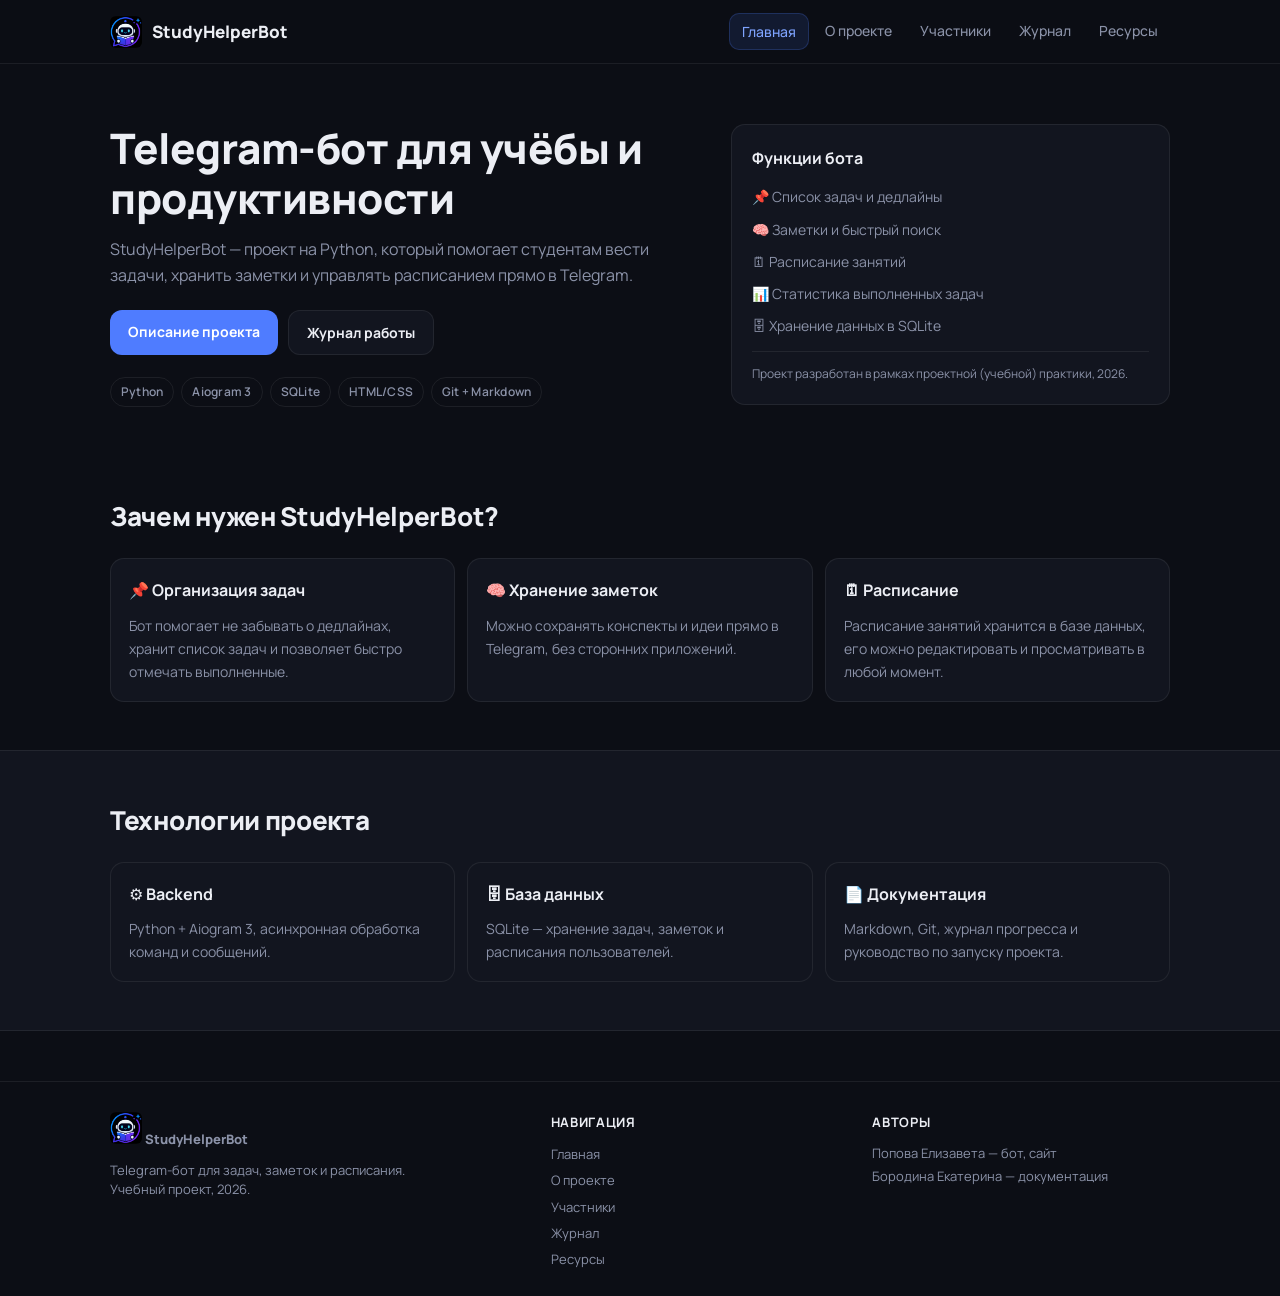
==== index.html @ 1fcb8bb0 "github pages" ====
<!DOCTYPE html>
<html lang="ru">
<head>
  <meta charset="UTF-8" />
  <meta name="viewport" content="width=device-width, initial-scale=1.0"/>
  <title>StudyHelperBot — Главная</title>
  <link rel="stylesheet" href="css/style.css"/>
  <link rel="icon" type="image/png" href="images/logo_sq.png"/>
</head>
<body>

<header class="header">
  <div class="container nav">
    <a class="logo" href="index.html">
      <img src="images/logo_sq.png" alt="StudyHelperBot logo">
      <span>StudyHelperBot</span>
    </a>
    <nav class="menu">
      <a class="active" href="index.html">Главная</a>
      <a href="about.html">О проекте</a>
      <a href="team.html">Участники</a>
      <a href="journal.html">Журнал</a>
      <a href="resources.html">Ресурсы</a>
    </nav>
  </div>
</header>

<section class="hero">
  <div class="container hero-grid">
    <div class="hero-text">
      <h1>Telegram-бот для учёбы и продуктивности</h1>
      <p class="subtitle">
        StudyHelperBot — проект на Python, который помогает студентам вести задачи, хранить заметки
        и управлять расписанием прямо в Telegram.
      </p>
      <div class="hero-buttons">
        <a class="btn primary" href="about.html">Описание проекта</a>
        <a class="btn secondary" href="journal.html">Журнал работы</a>
      </div>
      <div class="hero-badges">
        <span class="badge">Python</span>
        <span class="badge">Aiogram 3</span>
        <span class="badge">SQLite</span>
        <span class="badge">HTML/CSS</span>
        <span class="badge">Git + Markdown</span>
      </div>
    </div>

    <div class="hero-card">
      <h3>Функции бота</h3>
      <ul>
        <li>📌 Список задач и дедлайны</li>
        <li>🧠 Заметки и быстрый поиск</li>
        <li>🗓 Расписание занятий</li>
        <li>📊 Статистика выполненных задач</li>
        <li>🗄 Хранение данных в SQLite</li>
      </ul>
      <p class="small-note">Проект разработан в рамках проектной (учебной) практики, 2026.</p>
    </div>
  </div>
</section>

<section class="section">
  <div class="container">
    <h2>Зачем нужен StudyHelperBot?</h2>
    <div class="cards">
      <div class="card">
        <h3>📌 Организация задач</h3>
        <p>Бот помогает не забывать о дедлайнах, хранит список задач и позволяет быстро отмечать выполненные.</p>
      </div>
      <div class="card">
        <h3>🧠 Хранение заметок</h3>
        <p>Можно сохранять конспекты и идеи прямо в Telegram, без сторонних приложений.</p>
      </div>
      <div class="card">
        <h3>🗓 Расписание</h3>
        <p>Расписание занятий хранится в базе данных, его можно редактировать и просматривать в любой момент.</p>
      </div>
    </div>
  </div>
</section>

<section class="section section-alt">
  <div class="container">
    <h2>Технологии проекта</h2>
    <div class="cards">
      <div class="card">
        <h3>⚙️ Backend</h3>
        <p>Python + Aiogram 3, асинхронная обработка команд и сообщений.</p>
      </div>
      <div class="card">
        <h3>🗄 База данных</h3>
        <p>SQLite — хранение задач, заметок и расписания пользователей.</p>
      </div>
      <div class="card">
        <h3>📄 Документация</h3>
        <p>Markdown, Git, журнал прогресса и руководство по запуску проекта.</p>
      </div>
    </div>
  </div>
</section>

<footer class="footer">
  <div class="container footer-grid">
    <div>
      <a class="logo" href="index.html">
        <img src="images/logo_sq.png" alt="logo">
        <span>StudyHelperBot</span>
      </a>
      <p style="margin-top:10px;">Telegram-бот для задач, заметок и расписания.<br>Учебный проект, 2026.</p>
    </div>
    <div>
      <h4>Навигация</h4>
      <a href="index.html">Главная</a>
      <a href="about.html">О проекте</a>
      <a href="team.html">Участники</a>
      <a href="journal.html">Журнал</a>
      <a href="resources.html">Ресурсы</a>
    </div>
    <div>
      <h4>Авторы</h4>
      <p>Попова Елизавета — бот, сайт</p>
      <p>Бородина Екатерина — документация</p>
    </div>
  </div>
</footer>

</body>
</html>
---- css/style.css ----
@import url('https://fonts.googleapis.com/css2?family=Manrope:wght@400;500;600;700;800&family=JetBrains+Mono:wght@400;500&display=swap');

:root {
  --bg: #0c0e15;
  --bg2: #12151f;
  --bg3: #181c28;
  --text: #eceef4;
  --muted: #8b92a8;
  --accent: #4f7cff;
  --accent2: #7c5cfc;
  --border: rgba(255, 255, 255, 0.07);
  --border2: rgba(79, 124, 255, 0.2);
  --radius: 14px;
  --radius-sm: 8px;
}

* {
  margin: 0;
  padding: 0;
  box-sizing: border-box;
}

body {
  background: var(--bg);
  color: var(--text);
  line-height: 1.65;
  font-family: 'Manrope', system-ui, sans-serif;
  font-size: 15px;
}

.container {
  width: min(1060px, 92%);
  margin: 0 auto;
}

/* ── HEADER ─────────────────────────────── */
.header {
  position: sticky;
  top: 0;
  z-index: 100;
  border-bottom: 1px solid var(--border);
  background: rgba(12, 14, 21, 0.88);
  backdrop-filter: blur(12px);
}

.nav {
  display: flex;
  justify-content: space-between;
  align-items: center;
  padding: 13px 0;
}

.logo {
  display: flex;
  align-items: center;
  gap: 10px;
  font-weight: 800;
  font-size: 17px;
  text-decoration: none;
  color: var(--text);
}

.logo img {
  width: 32px;
  height: 32px;
  object-fit: contain;
  flex-shrink: 0;
  border-radius: 6px;
}

.logo-icon {
  font-size: 22px;
}

.menu {
  display: flex;
  gap: 4px;
  flex-wrap: wrap;
}

.menu a {
  text-decoration: none;
  color: var(--muted);
  font-size: 14px;
  font-weight: 500;
  padding: 6px 12px;
  border-radius: 10px;
  transition: 0.15s;
}

.menu a:hover {
  background: rgba(255, 255, 255, 0.05);
  color: var(--text);
}

.menu a.active {
  background: rgba(79, 124, 255, 0.12);
  border: 1px solid rgba(79, 124, 255, 0.22);
  color: #7fa4ff;
}

/* ── HERO ────────────────────────────────── */
.hero {
  padding: 60px 0 40px;
}

.hero-grid {
  display: grid;
  grid-template-columns: 1.15fr 0.85fr;
  gap: 28px;
  align-items: start;
}

.hero-text h1 {
  font-size: 42px;
  font-weight: 800;
  line-height: 1.18;
  margin-bottom: 14px;
  letter-spacing: -0.5px;
}

.subtitle {
  font-size: 16px;
  color: var(--muted);
  margin-bottom: 22px;
  line-height: 1.6;
}

.hero-buttons {
  display: flex;
  gap: 10px;
  flex-wrap: wrap;
  margin-bottom: 22px;
}

.btn {
  display: inline-block;
  text-decoration: none;
  padding: 10px 18px;
  border-radius: 12px;
  font-weight: 700;
  font-size: 14px;
  transition: 0.15s;
}

.btn.primary {
  background: var(--accent);
  color: #fff;
}

.btn.primary:hover {
  background: #6590ff;
}

.btn.secondary {
  border: 1px solid var(--border);
  color: var(--text);
  background: var(--bg2);
}

.btn.secondary:hover {
  border-color: rgba(255,255,255,0.15);
  background: var(--bg3);
}

.hero-badges {
  display: flex;
  flex-wrap: wrap;
  gap: 7px;
}

.badge {
  font-size: 12px;
  font-weight: 600;
  color: var(--muted);
  border: 1px solid var(--border);
  padding: 4px 10px;
  border-radius: 999px;
  letter-spacing: 0.02em;
}

/* ── HERO CARD ───────────────────────────── */
.hero-card {
  background: var(--bg2);
  border: 1px solid var(--border);
  border-radius: var(--radius);
  padding: 20px;
}

.hero-card h3 {
  font-size: 16px;
  font-weight: 700;
  margin-bottom: 14px;
  color: var(--text);
}

.hero-card ul {
  list-style: none;
}

.hero-card li {
  margin-bottom: 9px;
  color: var(--muted);
  font-size: 14px;
}

.small-note {
  margin-top: 14px;
  font-size: 12px;
  color: var(--muted);
  padding-top: 12px;
  border-top: 1px solid var(--border);
}

/* ── SECTION ─────────────────────────────── */
.section {
  padding: 48px 0;
}

.section h2 {
  font-size: 26px;
  font-weight: 800;
  margin-bottom: 20px;
  letter-spacing: -0.3px;
}

.section p {
  color: var(--muted);
  margin-bottom: 14px;
  font-size: 15px;
}

.section-alt {
  border-top: 1px solid var(--border);
  border-bottom: 1px solid var(--border);
  background: var(--bg2);
}

/* ── CARDS ───────────────────────────────── */
.cards {
  display: grid;
  grid-template-columns: repeat(3, 1fr);
  gap: 12px;
}

.card {
  background: var(--bg2);
  border: 1px solid var(--border);
  border-radius: var(--radius);
  padding: 18px;
  transition: border-color 0.2s;
}

.card:hover {
  border-color: rgba(79,124,255,0.25);
}

.card h3 {
  margin-bottom: 10px;
  font-size: 16px;
  font-weight: 700;
}

.card p {
  color: var(--muted);
  font-size: 14px;
  margin-bottom: 0;
}

/* ── PAGE HEADER ─────────────────────────── */
.page-header {
  padding: 48px 0 24px;
  border-bottom: 1px solid var(--border);
}

.page-header h1 {
  font-size: 38px;
  font-weight: 800;
  margin-bottom: 10px;
  letter-spacing: -0.5px;
}

/* ── INFO BOX ────────────────────────────── */
.info-box {
  margin-top: 22px;
  padding: 16px 18px;
  border-radius: var(--radius);
  border: 1px solid rgba(79, 124, 255, 0.22);
  background: rgba(79, 124, 255, 0.06);
}

.info-box h3 {
  font-size: 15px;
  font-weight: 700;
  margin-bottom: 8px;
}

pre {
  overflow-x: auto;
  padding: 14px 16px;
  border-radius: 10px;
  background: rgba(0, 0, 0, 0.4);
  border: 1px solid var(--border);
  margin-top: 10px;
  font-family: 'JetBrains Mono', monospace;
  font-size: 13px;
  color: #a8c4ff;
  line-height: 1.7;
}

/* ── TEAM ────────────────────────────────── */
.team-grid {
  display: grid;
  grid-template-columns: repeat(2, 1fr);
  gap: 14px;
}

.team-card {
  background: var(--bg2);
  border: 1px solid var(--border);
  border-radius: var(--radius);
  padding: 20px;
}

.team-card h3 {
  font-size: 18px;
  font-weight: 800;
  margin-bottom: 6px;
}

.role {
  color: var(--accent);
  font-weight: 700;
  font-size: 13px;
  margin-bottom: 12px;
  text-transform: uppercase;
  letter-spacing: 0.04em;
}

.desc {
  color: var(--muted);
  font-size: 14px;
  line-height: 1.6;
}

/* ── POSTS / JOURNAL ─────────────────────── */
.journal-list {
  display: flex;
  flex-direction: column;
  gap: 14px;
}

.post {
  background: var(--bg2);
  border: 1px solid var(--border);
  border-radius: var(--radius);
  padding: 22px 24px;
  transition: border-color 0.2s;
}

.post:hover {
  border-color: rgba(79,124,255,0.2);
}

.post-header {
  display: flex;
  justify-content: space-between;
  align-items: flex-start;
  gap: 14px;
  margin-bottom: 12px;
}

.post-header h2 {
  font-size: 19px;
  font-weight: 700;
  margin-bottom: 0;
}

.post-meta {
  display: flex;
  align-items: center;
  gap: 8px;
  flex-shrink: 0;
}

.post-date {
  color: var(--muted);
  font-size: 13px;
  font-weight: 500;
  white-space: nowrap;
}

.post-tag {
  font-size: 11px;
  font-weight: 700;
  padding: 3px 9px;
  border-radius: 999px;
  letter-spacing: 0.04em;
  text-transform: uppercase;
}

.tag-git    { background: rgba(255,180,0,0.1);  color: #f5b400; border: 1px solid rgba(245,180,0,0.2); }
.tag-bot    { background: rgba(79,124,255,0.1); color: #7fa4ff; border: 1px solid rgba(79,124,255,0.2); }
.tag-site   { background: rgba(0,200,130,0.1);  color: #00c882; border: 1px solid rgba(0,200,130,0.2); }
.tag-docs   { background: rgba(200,100,255,0.1);color: #c864ff; border: 1px solid rgba(200,100,255,0.2); }

.post p {
  color: var(--muted);
  font-size: 14.5px;
  line-height: 1.65;
  margin-bottom: 10px;
}

.post p:last-child { margin-bottom: 0; }

/* ── VIDEO PLACEHOLDER ───────────────────── */
.video-placeholder {
  margin-top: 16px;
  border-radius: var(--radius);
  overflow: hidden;
  border: 1px solid var(--border2);
  background: rgba(79,124,255,0.04);
}

.video-placeholder video {
  width: 100%;
  display: block;
  border-radius: var(--radius);
}

.video-placeholder-inner {
  aspect-ratio: 16/9;
  display: flex;
  flex-direction: column;
  align-items: center;
  justify-content: center;
  gap: 10px;
  color: var(--muted);
}

.video-placeholder-inner .play-icon {
  width: 56px;
  height: 56px;
  border-radius: 50%;
  background: rgba(79,124,255,0.12);
  border: 2px solid rgba(79,124,255,0.3);
  display: flex;
  align-items: center;
  justify-content: center;
  font-size: 22px;
}

.video-placeholder-inner p {
  font-size: 14px;
  color: var(--muted);
  margin: 0;
}

.video-caption {
  padding: 10px 14px;
  font-size: 13px;
  color: var(--muted);
  border-top: 1px solid var(--border);
  background: rgba(0,0,0,0.2);
}

/* ── IMAGE PLACEHOLDER ───────────────────── */
.img-placeholder {
  margin: 16px 0;
  border-radius: var(--radius);
  overflow: hidden;
  border: 1px dashed rgba(255,255,255,0.12);
  background: var(--bg3);
}

.img-placeholder img {
  width: 100%;
  display: block;
  border-radius: var(--radius);
}

.img-placeholder-inner {
  aspect-ratio: 16/7;
  display: flex;
  flex-direction: column;
  align-items: center;
  justify-content: center;
  gap: 8px;
  color: var(--muted);
  font-size: 14px;
}

.img-placeholder-inner .img-icon {
  font-size: 28px;
  opacity: 0.5;
}

.img-note {
  font-size: 12px;
  color: rgba(255,255,255,0.3);
  text-align: center;
  padding: 8px 14px;
  font-style: italic;
  border-top: 1px solid var(--border);
}

/* ── SCHEMA / DIAGRAM ────────────────────── */
.schema-block {
  margin: 18px 0;
  padding: 18px;
  background: var(--bg3);
  border: 1px solid var(--border);
  border-radius: var(--radius);
}

.schema-block h4 {
  font-size: 14px;
  color: var(--muted);
  margin-bottom: 14px;
  font-weight: 600;
  text-transform: uppercase;
  letter-spacing: 0.04em;
}

.schema-flow {
  display: flex;
  align-items: center;
  gap: 8px;
  flex-wrap: wrap;
}

.schema-node {
  background: var(--bg2);
  border: 1px solid var(--border2);
  border-radius: 8px;
  padding: 8px 14px;
  font-size: 13px;
  font-weight: 600;
  color: #7fa4ff;
  white-space: nowrap;
}

.schema-arrow {
  color: var(--muted);
  font-size: 16px;
}

/* ── RESOURCES ───────────────────────────── */
.resource-block {
  background: var(--bg2);
  border: 1px solid var(--border);
  border-radius: var(--radius);
  padding: 18px 20px;
  margin-bottom: 10px;
  display: flex;
  align-items: center;
  gap: 16px;
  transition: border-color 0.2s;
}

.resource-block:hover {
  border-color: rgba(79,124,255,0.25);
}

.resource-icon {
  font-size: 24px;
  flex-shrink: 0;
  width: 44px;
  height: 44px;
  background: rgba(79,124,255,0.08);
  border-radius: 10px;
  display: flex;
  align-items: center;
  justify-content: center;
}

.resource-info { flex: 1; }

.resource-block h2 {
  font-size: 16px;
  font-weight: 700;
  margin-bottom: 4px;
}

.resource-block p {
  color: var(--muted);
  font-size: 13px;
  margin-bottom: 0;
}

.link {
  color: var(--accent);
  text-decoration: none;
  font-weight: 700;
  font-size: 13px;
  white-space: nowrap;
}

.link:hover { text-decoration: underline; }

/* ── FOOTER ──────────────────────────────── */
.footer {
  border-top: 1px solid var(--border);
  padding: 30px 0 20px;
  margin-top: 50px;
}

.footer-grid {
  display: grid;
  grid-template-columns: 1.4fr 1fr 1fr;
  gap: 24px;
}

.footer .logo {
  margin-bottom: 8px;
}

.footer h4 {
  font-size: 13px;
  font-weight: 700;
  margin-bottom: 10px;
  color: var(--text);
  text-transform: uppercase;
  letter-spacing: 0.05em;
}

.footer p {
  color: var(--muted);
  font-size: 13px;
  margin-bottom: 4px;
  line-height: 1.5;
}

.footer a {
  display: block;
  color: var(--muted);
  text-decoration: none;
  font-size: 13px;
  margin-bottom: 5px;
  transition: color 0.15s;
}

.footer a:hover { color: var(--text); }

.copyright {
  text-align: center;
  margin-top: 22px;
  padding-top: 16px;
  border-top: 1px solid var(--border);
  font-size: 12px;
  color: rgba(255,255,255,0.25);
}

/* ── RESPONSIVE ──────────────────────────── */
@media (max-width: 850px) {
  .hero-grid        { grid-template-columns: 1fr; }
  .cards            { grid-template-columns: 1fr; }
  .team-grid        { grid-template-columns: 1fr; }
  .footer-grid      { grid-template-columns: 1fr; }
  .hero-text h1     { font-size: 32px; }
  .page-header h1   { font-size: 30px; }
  .post-header      { flex-direction: column; gap: 6px; }
  .resource-block   { flex-direction: column; align-items: flex-start; }
}

/* ── SCREENSHOTS ─────────────────────────── */
.screenshot-wrap {
  margin: 18px 0;
  border-radius: var(--radius);
  overflow: hidden;
  border: 1px solid var(--border);
  background: var(--bg3);
  text-align: center;
}

.screenshot {
  display: block;
  max-width: 100%;
  height: auto;
  border-radius: var(--radius);
}

/* Portrait screenshots (e.g. 547×846) — cap height so they don't fill the page */
.screenshot-portrait {
  display: inline-block;
  max-width: 340px;
  margin: 18px auto;
  display: flex;
  justify-content: center;
}

.screenshot-portrait .screenshot {
  max-height: 520px;
  width: auto;
  max-width: 100%;
}

/* ── VIDEO ───────────────────────────────── */
.video-wrap {
  margin-top: 18px;
  border-radius: var(--radius);
  overflow: hidden;
  border: 1px solid var(--border2);
  background: #000;
  position: relative;
}

.video-wrap video {
  display: block;
  width: 100%;
  max-height: 520px;
  object-fit: contain;
  background: #000;
  cursor: pointer;
}

.video-overlay {
  position: absolute;
  inset: 0;
  bottom: 38px; /* above caption */
  display: flex;
  align-items: center;
  justify-content: center;
  background: rgba(0,0,0,0.38);
  cursor: pointer;
  transition: background 0.2s;
}

.video-overlay.hidden {
  background: transparent;
  pointer-events: none;
}

.video-overlay.hidden .play-btn-big {
  opacity: 0;
}

.play-btn-big {
  width: 64px;
  height: 64px;
  border-radius: 50%;
  background: rgba(79,124,255,0.85);
  color: #fff;
  font-size: 24px;
  display: flex;
  align-items: center;
  justify-content: center;
  transition: transform 0.15s, opacity 0.2s;
  padding-left: 4px;
}

.video-overlay:hover .play-btn-big {
  transform: scale(1.08);
}

.video-caption {
  padding: 9px 14px;
  font-size: 13px;
  color: var(--muted);
  border-top: 1px solid var(--border);
  background: rgba(0,0,0,0.3);
}
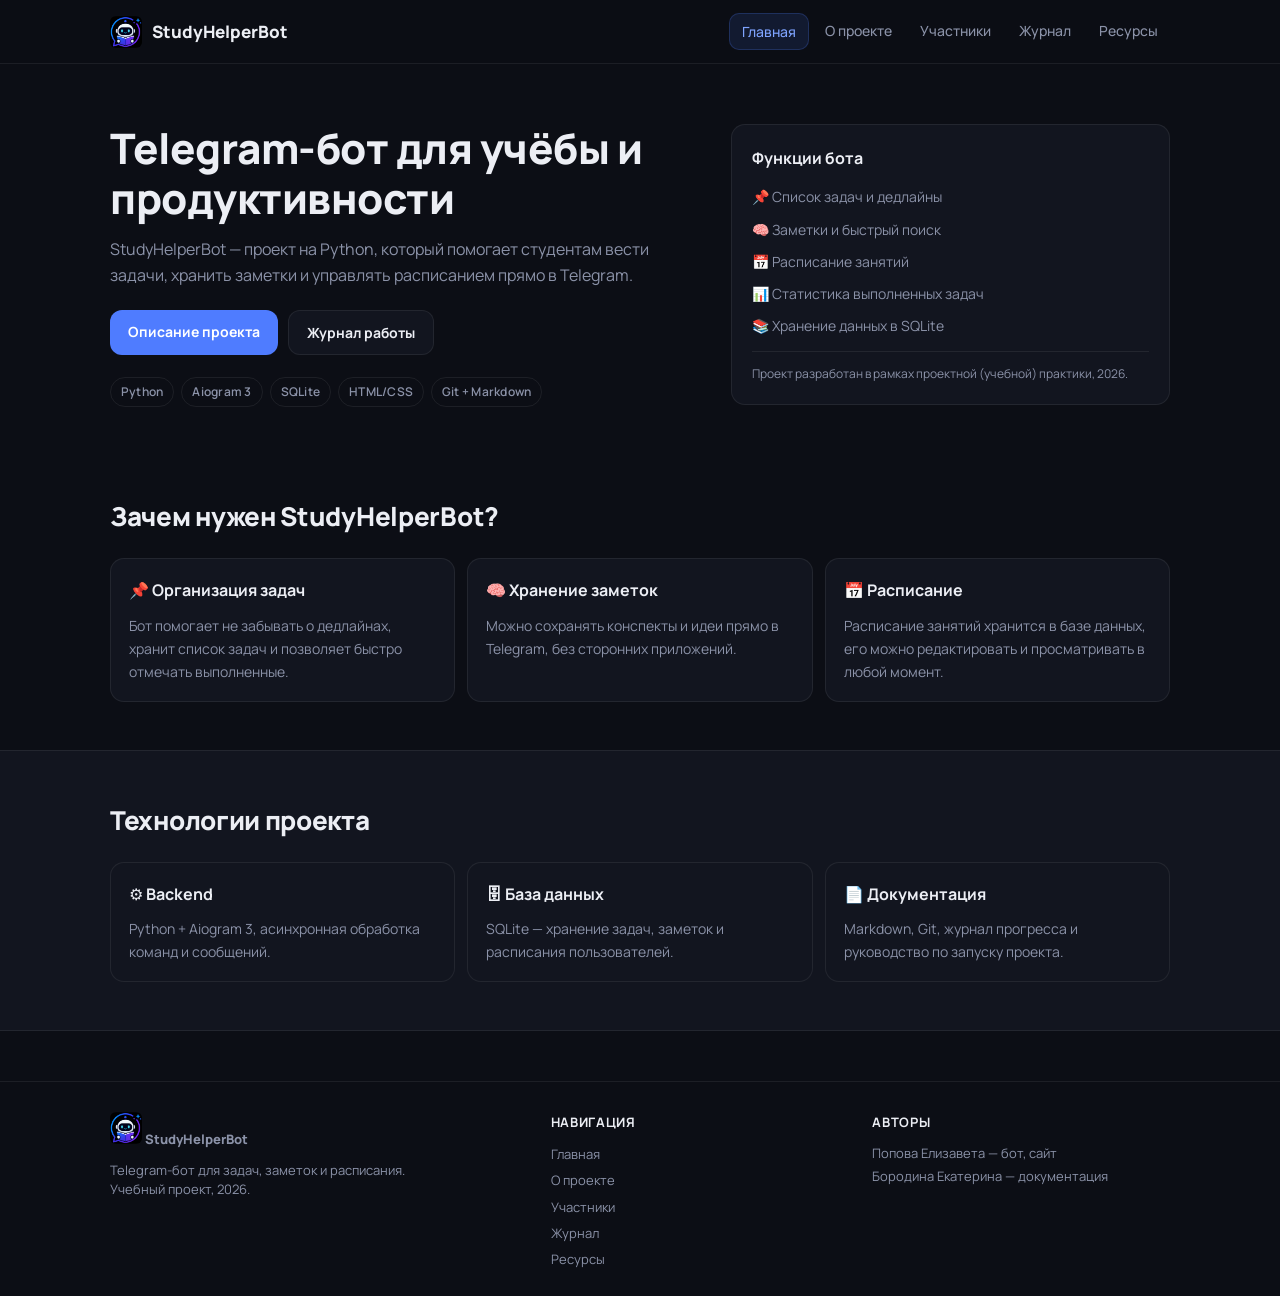
==== commit f54ce113: "Решена проблема с иконками" ====
--- a/index.html
+++ b/index.html
@@ -51,9 +51,9 @@
       <ul>
         <li>📌 Список задач и дедлайны</li>
         <li>🧠 Заметки и быстрый поиск</li>
-        <li>🗓 Расписание занятий</li>
+        <li>📅 Расписание занятий</li>
         <li>📊 Статистика выполненных задач</li>
-        <li>🗄 Хранение данных в SQLite</li>
+        <li>📚 Хранение данных в SQLite</li>
       </ul>
       <p class="small-note">Проект разработан в рамках проектной (учебной) практики, 2026.</p>
     </div>
@@ -73,7 +73,7 @@
         <p>Можно сохранять конспекты и идеи прямо в Telegram, без сторонних приложений.</p>
       </div>
       <div class="card">
-        <h3>🗓 Расписание</h3>
+        <h3>📅 Расписание</h3>
         <p>Расписание занятий хранится в базе данных, его можно редактировать и просматривать в любой момент.</p>
       </div>
     </div>
@@ -126,4 +126,4 @@
 </footer>
 
 </body>
-</html>+</html>
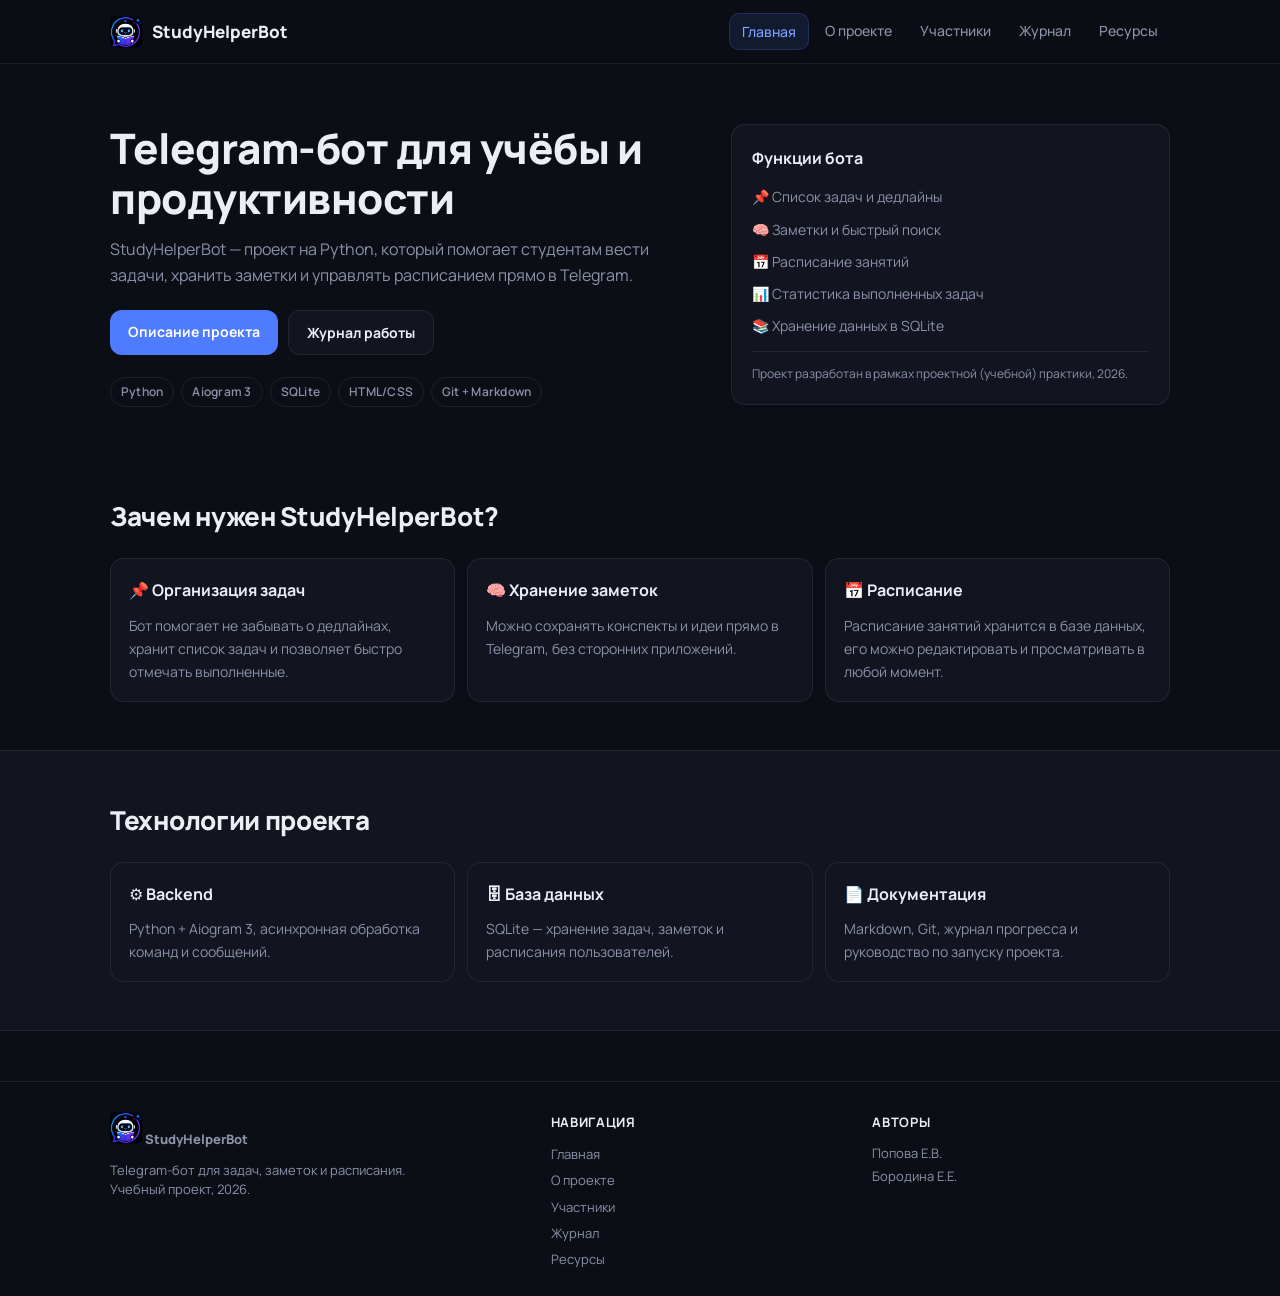
==== commit e84fc4f9: "Исправлена ошибка в подвале сайта" ====
--- a/index.html
+++ b/index.html
@@ -119,8 +119,8 @@
     </div>
     <div>
       <h4>Авторы</h4>
-      <p>Попова Елизавета — бот, сайт</p>
-      <p>Бородина Екатерина — документация</p>
+      <p>Попова Е.В.</p>
+      <p>Бородина Е.Е.</p>
     </div>
   </div>
 </footer>
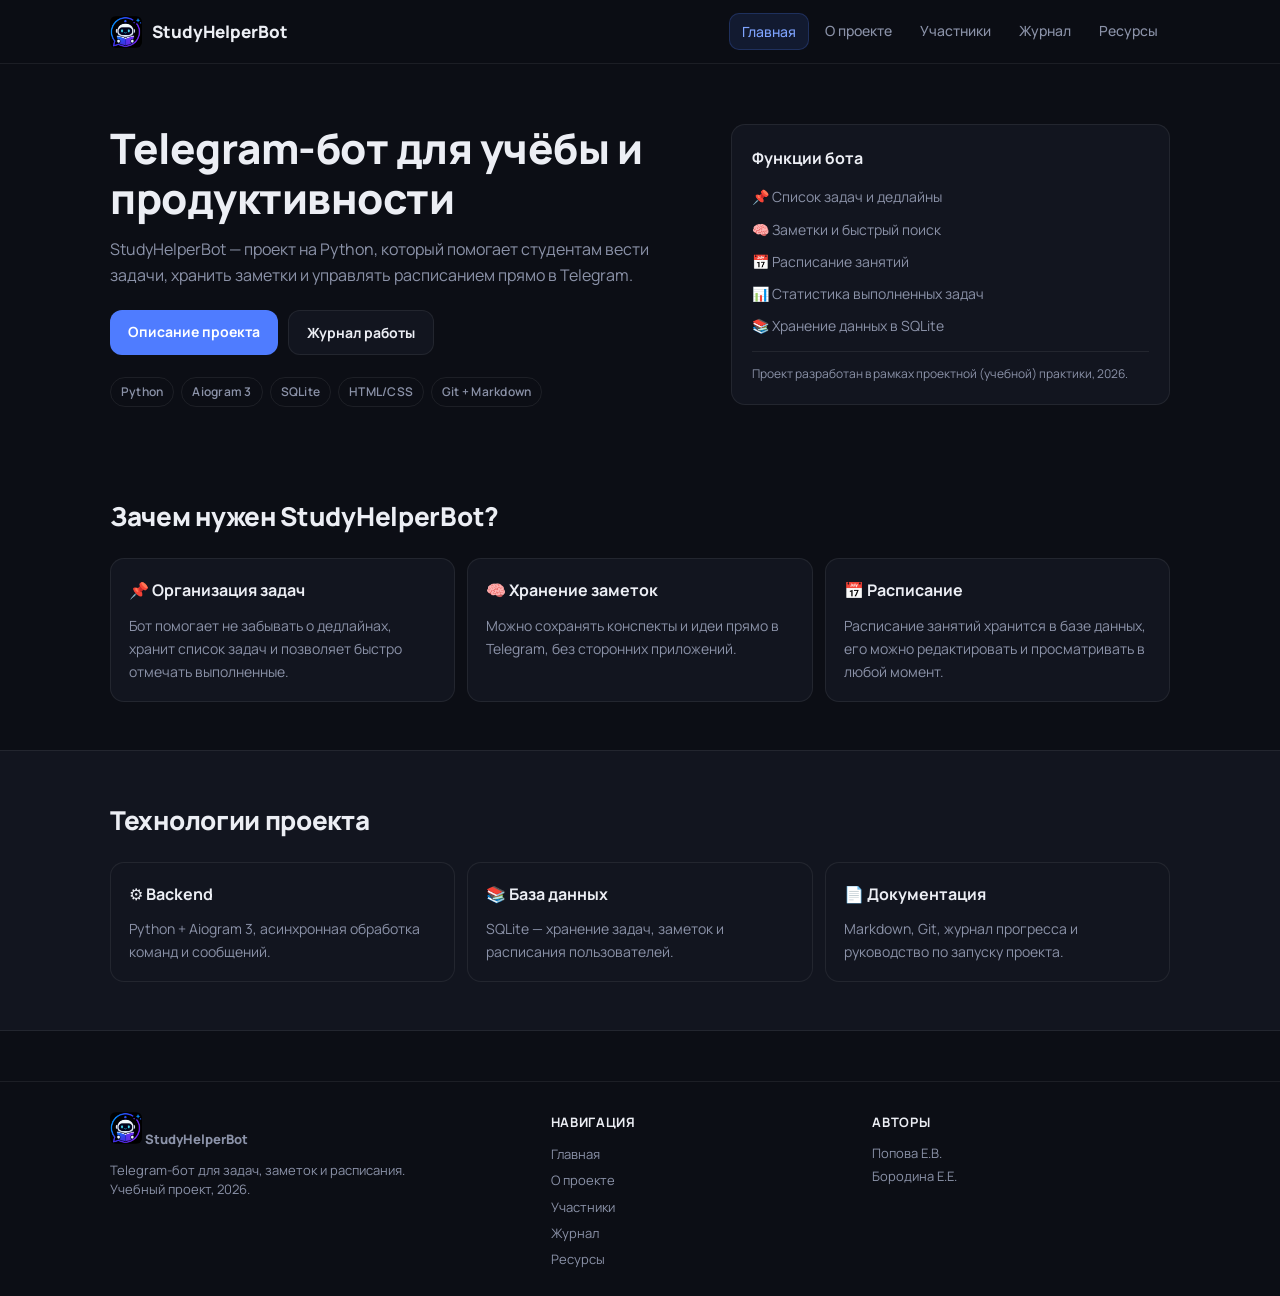
==== commit aa2985e4: "Исправлены иконки" ====
--- a/index.html
+++ b/index.html
@@ -89,7 +89,7 @@
         <p>Python + Aiogram 3, асинхронная обработка команд и сообщений.</p>
       </div>
       <div class="card">
-        <h3>🗄 База данных</h3>
+        <h3>📚 База данных</h3>
         <p>SQLite — хранение задач, заметок и расписания пользователей.</p>
       </div>
       <div class="card">
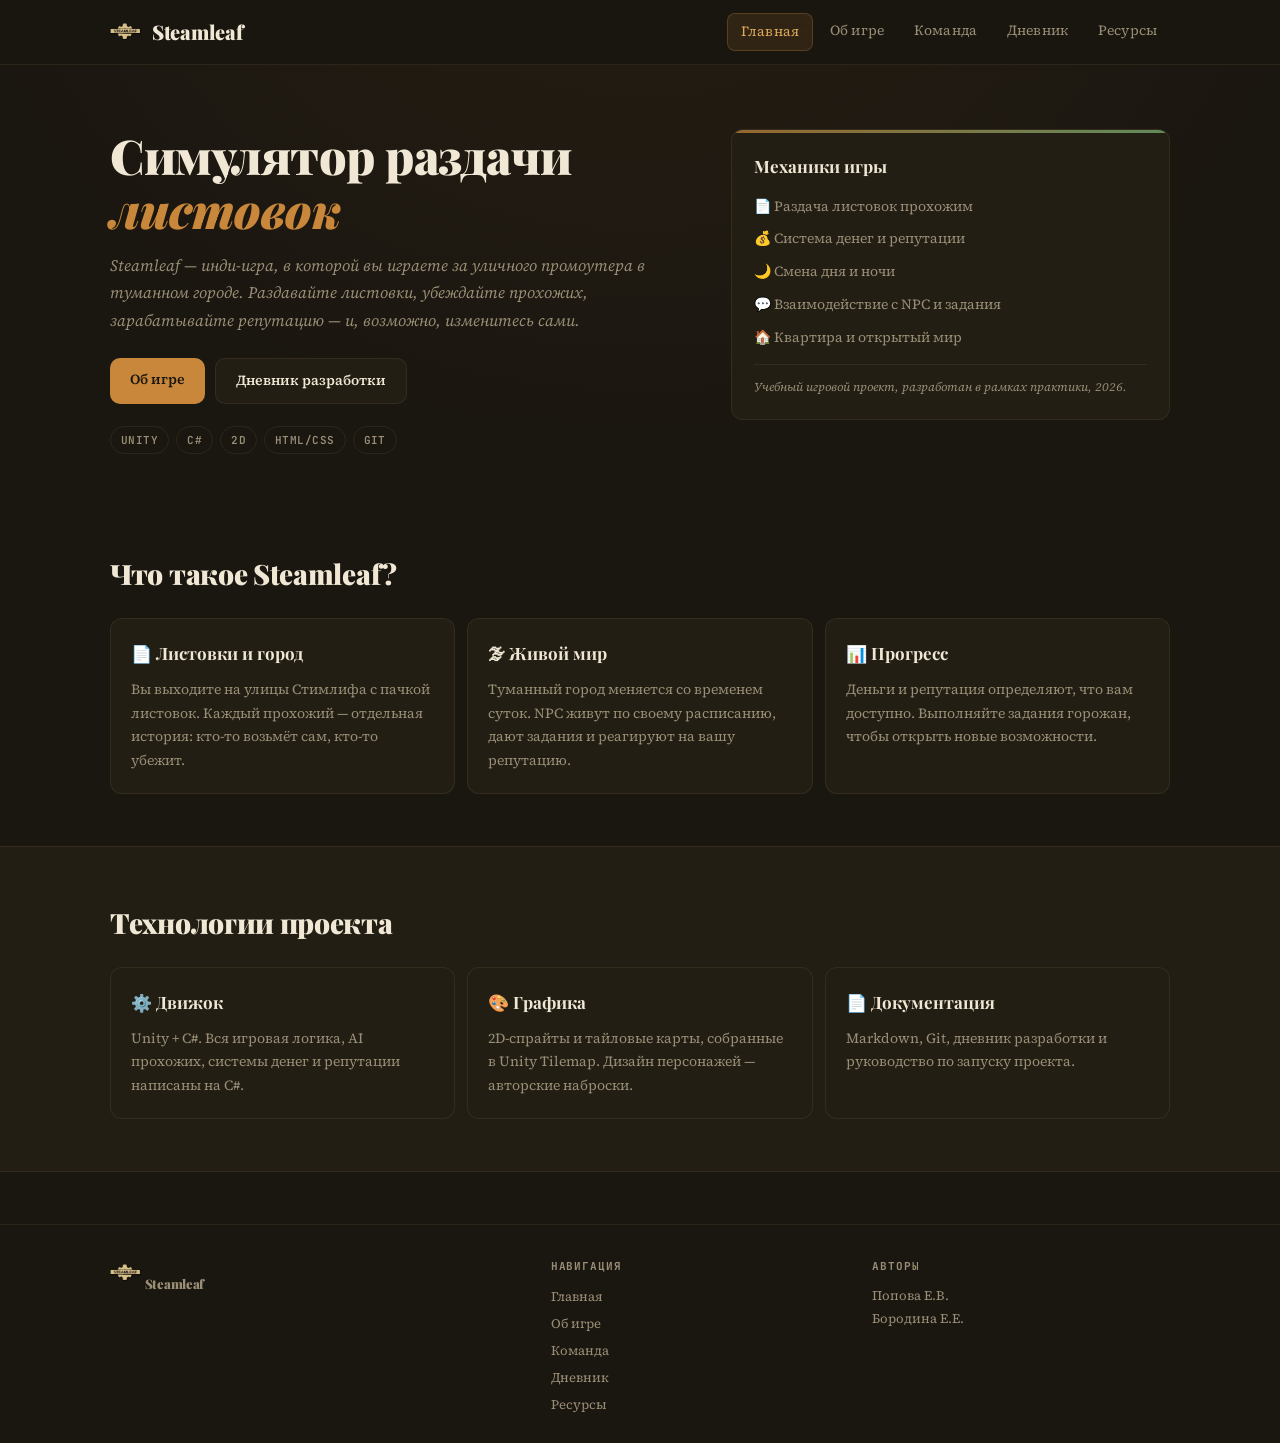
==== commit 68793a38: "Изменены файлы сайта" ====
--- a/index.html
+++ b/index.html
@@ -1,129 +1,128 @@
-<!DOCTYPE html>
-<html lang="ru">
-<head>
-  <meta charset="UTF-8" />
-  <meta name="viewport" content="width=device-width, initial-scale=1.0"/>
-  <title>StudyHelperBot — Главная</title>
-  <link rel="stylesheet" href="css/style.css"/>
-  <link rel="icon" type="image/png" href="images/logo_sq.png"/>
-</head>
-<body>
-
-<header class="header">
-  <div class="container nav">
-    <a class="logo" href="index.html">
-      <img src="images/logo_sq.png" alt="StudyHelperBot logo">
-      <span>StudyHelperBot</span>
-    </a>
-    <nav class="menu">
-      <a class="active" href="index.html">Главная</a>
-      <a href="about.html">О проекте</a>
-      <a href="team.html">Участники</a>
-      <a href="journal.html">Журнал</a>
-      <a href="resources.html">Ресурсы</a>
-    </nav>
-  </div>
-</header>
-
-<section class="hero">
-  <div class="container hero-grid">
-    <div class="hero-text">
-      <h1>Telegram-бот для учёбы и продуктивности</h1>
-      <p class="subtitle">
-        StudyHelperBot — проект на Python, который помогает студентам вести задачи, хранить заметки
-        и управлять расписанием прямо в Telegram.
-      </p>
-      <div class="hero-buttons">
-        <a class="btn primary" href="about.html">Описание проекта</a>
-        <a class="btn secondary" href="journal.html">Журнал работы</a>
-      </div>
-      <div class="hero-badges">
-        <span class="badge">Python</span>
-        <span class="badge">Aiogram 3</span>
-        <span class="badge">SQLite</span>
-        <span class="badge">HTML/CSS</span>
-        <span class="badge">Git + Markdown</span>
-      </div>
-    </div>
-
-    <div class="hero-card">
-      <h3>Функции бота</h3>
-      <ul>
-        <li>📌 Список задач и дедлайны</li>
-        <li>🧠 Заметки и быстрый поиск</li>
-        <li>📅 Расписание занятий</li>
-        <li>📊 Статистика выполненных задач</li>
-        <li>📚 Хранение данных в SQLite</li>
-      </ul>
-      <p class="small-note">Проект разработан в рамках проектной (учебной) практики, 2026.</p>
-    </div>
-  </div>
-</section>
-
-<section class="section">
-  <div class="container">
-    <h2>Зачем нужен StudyHelperBot?</h2>
-    <div class="cards">
-      <div class="card">
-        <h3>📌 Организация задач</h3>
-        <p>Бот помогает не забывать о дедлайнах, хранит список задач и позволяет быстро отмечать выполненные.</p>
-      </div>
-      <div class="card">
-        <h3>🧠 Хранение заметок</h3>
-        <p>Можно сохранять конспекты и идеи прямо в Telegram, без сторонних приложений.</p>
-      </div>
-      <div class="card">
-        <h3>📅 Расписание</h3>
-        <p>Расписание занятий хранится в базе данных, его можно редактировать и просматривать в любой момент.</p>
-      </div>
-    </div>
-  </div>
-</section>
-
-<section class="section section-alt">
-  <div class="container">
-    <h2>Технологии проекта</h2>
-    <div class="cards">
-      <div class="card">
-        <h3>⚙️ Backend</h3>
-        <p>Python + Aiogram 3, асинхронная обработка команд и сообщений.</p>
-      </div>
-      <div class="card">
-        <h3>📚 База данных</h3>
-        <p>SQLite — хранение задач, заметок и расписания пользователей.</p>
-      </div>
-      <div class="card">
-        <h3>📄 Документация</h3>
-        <p>Markdown, Git, журнал прогресса и руководство по запуску проекта.</p>
-      </div>
-    </div>
-  </div>
-</section>
-
-<footer class="footer">
-  <div class="container footer-grid">
-    <div>
-      <a class="logo" href="index.html">
-        <img src="images/logo_sq.png" alt="logo">
-        <span>StudyHelperBot</span>
-      </a>
-      <p style="margin-top:10px;">Telegram-бот для задач, заметок и расписания.<br>Учебный проект, 2026.</p>
-    </div>
-    <div>
-      <h4>Навигация</h4>
-      <a href="index.html">Главная</a>
-      <a href="about.html">О проекте</a>
-      <a href="team.html">Участники</a>
-      <a href="journal.html">Журнал</a>
-      <a href="resources.html">Ресурсы</a>
-    </div>
-    <div>
-      <h4>Авторы</h4>
-      <p>Попова Е.В.</p>
-      <p>Бородина Е.Е.</p>
-    </div>
-  </div>
-</footer>
-
-</body>
-</html>
+<!DOCTYPE html>
+<html lang="ru">
+<head>
+  <meta charset="UTF-8" />
+  <meta name="viewport" content="width=device-width, initial-scale=1.0"/>
+  <title>Steamleaf — Главная</title>
+  <link rel="stylesheet" href="css/style.css"/>
+  <link rel="icon" type="image/png" href="images/logo.png"/>
+</head>
+<body>
+
+<header class="header">
+  <div class="container nav">
+    <a class="logo" href="index.html">
+      <img src="images/logo.png" alt="Steamleaf logo">
+      <span>Steamleaf</span>
+    </a>
+    <nav class="menu">
+      <a class="active" href="index.html">Главная</a>
+      <a href="about.html">Об игре</a>
+      <a href="team.html">Команда</a>
+      <a href="journal.html">Дневник</a>
+      <a href="resources.html">Ресурсы</a>
+    </nav>
+  </div>
+</header>
+
+<section class="hero">
+  <div class="container hero-grid">
+    <div class="hero-text">
+      <h1>Симулятор раздачи <em>листовок</em></h1>
+      <p class="subtitle">
+        Steamleaf — инди-игра, в которой вы играете за уличного промоутера в туманном городе.
+        Раздавайте листовки, убеждайте прохожих, зарабатывайте репутацию — и, возможно, изменитесь сами.
+      </p>
+      <div class="hero-buttons">
+        <a class="btn primary" href="about.html">Об игре</a>
+        <a class="btn secondary" href="journal.html">Дневник разработки</a>
+      </div>
+      <div class="hero-badges">
+        <span class="badge">Unity</span>
+        <span class="badge">C#</span>
+        <span class="badge">2D</span>
+        <span class="badge">HTML/CSS</span>
+        <span class="badge">Git</span>
+      </div>
+    </div>
+
+    <div class="hero-card">
+      <h3>Механики игры</h3>
+      <ul>
+        <li>📄 Раздача листовок прохожим</li>
+        <li>💰 Система денег и репутации</li>
+        <li>🌙 Смена дня и ночи</li>
+        <li>💬 Взаимодействие с NPC и задания</li>
+        <li>🏠 Квартира и открытый мир</li>
+      </ul>
+      <p class="small-note">Учебный игровой проект, разработан в рамках практики, 2026.</p>
+    </div>
+  </div>
+</section>
+
+<section class="section">
+  <div class="container">
+    <h2>Что такое Steamleaf?</h2>
+    <div class="cards">
+      <div class="card">
+        <h3>📄 Листовки и город</h3>
+        <p>Вы выходите на улицы Стимлифа с пачкой листовок. Каждый прохожий — отдельная история: кто-то возьмёт сам, кто-то убежит.</p>
+      </div>
+      <div class="card">
+        <h3>🌫 Живой мир</h3>
+        <p>Туманный город меняется со временем суток. NPC живут по своему расписанию, дают задания и реагируют на вашу репутацию.</p>
+      </div>
+      <div class="card">
+        <h3>📊 Прогресс</h3>
+        <p>Деньги и репутация определяют, что вам доступно. Выполняйте задания горожан, чтобы открыть новые возможности.</p>
+      </div>
+    </div>
+  </div>
+</section>
+
+<section class="section section-alt">
+  <div class="container">
+    <h2>Технологии проекта</h2>
+    <div class="cards">
+      <div class="card">
+        <h3>⚙️ Движок</h3>
+        <p>Unity + C#. Вся игровая логика, AI прохожих, системы денег и репутации написаны на C#.</p>
+      </div>
+      <div class="card">
+        <h3>🎨 Графика</h3>
+        <p>2D-спрайты и тайловые карты, собранные в Unity Tilemap. Дизайн персонажей — авторские наброски.</p>
+      </div>
+      <div class="card">
+        <h3>📄 Документация</h3>
+        <p>Markdown, Git, дневник разработки и руководство по запуску проекта.</p>
+      </div>
+    </div>
+  </div>
+</section>
+
+<footer class="footer">
+  <div class="container footer-grid">
+    <div>
+      <a class="logo" href="index.html">
+        <img src="images/logo.png" alt="Steamleaf logo">
+        <span>Steamleaf</span>
+      </a>
+    </div>
+    <div>
+      <h4>Навигация</h4>
+      <a href="index.html">Главная</a>
+      <a href="about.html">Об игре</a>
+      <a href="team.html">Команда</a>
+      <a href="journal.html">Дневник</a>
+      <a href="resources.html">Ресурсы</a>
+    </div>
+    <div>
+      <h4>Авторы</h4>
+      <p>Попова Е.В.</p>
+      <p>Бородина Е.Е.</p>
+    </div>
+  </div>
+</footer>
+
+</body>
+</html>
--- a/css/style.css
+++ b/css/style.css
@@ -1,762 +1,652 @@
-@import url('https://fonts.googleapis.com/css2?family=Manrope:wght@400;500;600;700;800&family=JetBrains+Mono:wght@400;500&display=swap');
-
-:root {
-  --bg: #0c0e15;
-  --bg2: #12151f;
-  --bg3: #181c28;
-  --text: #eceef4;
-  --muted: #8b92a8;
-  --accent: #4f7cff;
-  --accent2: #7c5cfc;
-  --border: rgba(255, 255, 255, 0.07);
-  --border2: rgba(79, 124, 255, 0.2);
-  --radius: 14px;
-  --radius-sm: 8px;
-}
-
-* {
-  margin: 0;
-  padding: 0;
-  box-sizing: border-box;
-}
-
-body {
-  background: var(--bg);
-  color: var(--text);
-  line-height: 1.65;
-  font-family: 'Manrope', system-ui, sans-serif;
-  font-size: 15px;
-}
-
-.container {
-  width: min(1060px, 92%);
-  margin: 0 auto;
-}
-
-/* ── HEADER ─────────────────────────────── */
-.header {
-  position: sticky;
-  top: 0;
-  z-index: 100;
-  border-bottom: 1px solid var(--border);
-  background: rgba(12, 14, 21, 0.88);
-  backdrop-filter: blur(12px);
-}
-
-.nav {
-  display: flex;
-  justify-content: space-between;
-  align-items: center;
-  padding: 13px 0;
-}
-
-.logo {
-  display: flex;
-  align-items: center;
-  gap: 10px;
-  font-weight: 800;
-  font-size: 17px;
-  text-decoration: none;
-  color: var(--text);
-}
-
-.logo img {
-  width: 32px;
-  height: 32px;
-  object-fit: contain;
-  flex-shrink: 0;
-  border-radius: 6px;
-}
-
-.logo-icon {
-  font-size: 22px;
-}
-
-.menu {
-  display: flex;
-  gap: 4px;
-  flex-wrap: wrap;
-}
-
-.menu a {
-  text-decoration: none;
-  color: var(--muted);
-  font-size: 14px;
-  font-weight: 500;
-  padding: 6px 12px;
-  border-radius: 10px;
-  transition: 0.15s;
-}
-
-.menu a:hover {
-  background: rgba(255, 255, 255, 0.05);
-  color: var(--text);
-}
-
-.menu a.active {
-  background: rgba(79, 124, 255, 0.12);
-  border: 1px solid rgba(79, 124, 255, 0.22);
-  color: #7fa4ff;
-}
-
-/* ── HERO ────────────────────────────────── */
-.hero {
-  padding: 60px 0 40px;
-}
-
-.hero-grid {
-  display: grid;
-  grid-template-columns: 1.15fr 0.85fr;
-  gap: 28px;
-  align-items: start;
-}
-
-.hero-text h1 {
-  font-size: 42px;
-  font-weight: 800;
-  line-height: 1.18;
-  margin-bottom: 14px;
-  letter-spacing: -0.5px;
-}
-
-.subtitle {
-  font-size: 16px;
-  color: var(--muted);
-  margin-bottom: 22px;
-  line-height: 1.6;
-}
-
-.hero-buttons {
-  display: flex;
-  gap: 10px;
-  flex-wrap: wrap;
-  margin-bottom: 22px;
-}
-
-.btn {
-  display: inline-block;
-  text-decoration: none;
-  padding: 10px 18px;
-  border-radius: 12px;
-  font-weight: 700;
-  font-size: 14px;
-  transition: 0.15s;
-}
-
-.btn.primary {
-  background: var(--accent);
-  color: #fff;
-}
-
-.btn.primary:hover {
-  background: #6590ff;
-}
-
-.btn.secondary {
-  border: 1px solid var(--border);
-  color: var(--text);
-  background: var(--bg2);
-}
-
-.btn.secondary:hover {
-  border-color: rgba(255,255,255,0.15);
-  background: var(--bg3);
-}
-
-.hero-badges {
-  display: flex;
-  flex-wrap: wrap;
-  gap: 7px;
-}
-
-.badge {
-  font-size: 12px;
-  font-weight: 600;
-  color: var(--muted);
-  border: 1px solid var(--border);
-  padding: 4px 10px;
-  border-radius: 999px;
-  letter-spacing: 0.02em;
-}
-
-/* ── HERO CARD ───────────────────────────── */
-.hero-card {
-  background: var(--bg2);
-  border: 1px solid var(--border);
-  border-radius: var(--radius);
-  padding: 20px;
-}
-
-.hero-card h3 {
-  font-size: 16px;
-  font-weight: 700;
-  margin-bottom: 14px;
-  color: var(--text);
-}
-
-.hero-card ul {
-  list-style: none;
-}
-
-.hero-card li {
-  margin-bottom: 9px;
-  color: var(--muted);
-  font-size: 14px;
-}
-
-.small-note {
-  margin-top: 14px;
-  font-size: 12px;
-  color: var(--muted);
-  padding-top: 12px;
-  border-top: 1px solid var(--border);
-}
-
-/* ── SECTION ─────────────────────────────── */
-.section {
-  padding: 48px 0;
-}
-
-.section h2 {
-  font-size: 26px;
-  font-weight: 800;
-  margin-bottom: 20px;
-  letter-spacing: -0.3px;
-}
-
-.section p {
-  color: var(--muted);
-  margin-bottom: 14px;
-  font-size: 15px;
-}
-
-.section-alt {
-  border-top: 1px solid var(--border);
-  border-bottom: 1px solid var(--border);
-  background: var(--bg2);
-}
-
-/* ── CARDS ───────────────────────────────── */
-.cards {
-  display: grid;
-  grid-template-columns: repeat(3, 1fr);
-  gap: 12px;
-}
-
-.card {
-  background: var(--bg2);
-  border: 1px solid var(--border);
-  border-radius: var(--radius);
-  padding: 18px;
-  transition: border-color 0.2s;
-}
-
-.card:hover {
-  border-color: rgba(79,124,255,0.25);
-}
-
-.card h3 {
-  margin-bottom: 10px;
-  font-size: 16px;
-  font-weight: 700;
-}
-
-.card p {
-  color: var(--muted);
-  font-size: 14px;
-  margin-bottom: 0;
-}
-
-/* ── PAGE HEADER ─────────────────────────── */
-.page-header {
-  padding: 48px 0 24px;
-  border-bottom: 1px solid var(--border);
-}
-
-.page-header h1 {
-  font-size: 38px;
-  font-weight: 800;
-  margin-bottom: 10px;
-  letter-spacing: -0.5px;
-}
-
-/* ── INFO BOX ────────────────────────────── */
-.info-box {
-  margin-top: 22px;
-  padding: 16px 18px;
-  border-radius: var(--radius);
-  border: 1px solid rgba(79, 124, 255, 0.22);
-  background: rgba(79, 124, 255, 0.06);
-}
-
-.info-box h3 {
-  font-size: 15px;
-  font-weight: 700;
-  margin-bottom: 8px;
-}
-
-pre {
-  overflow-x: auto;
-  padding: 14px 16px;
-  border-radius: 10px;
-  background: rgba(0, 0, 0, 0.4);
-  border: 1px solid var(--border);
-  margin-top: 10px;
-  font-family: 'JetBrains Mono', monospace;
-  font-size: 13px;
-  color: #a8c4ff;
-  line-height: 1.7;
-}
-
-/* ── TEAM ────────────────────────────────── */
-.team-grid {
-  display: grid;
-  grid-template-columns: repeat(2, 1fr);
-  gap: 14px;
-}
-
-.team-card {
-  background: var(--bg2);
-  border: 1px solid var(--border);
-  border-radius: var(--radius);
-  padding: 20px;
-}
-
-.team-card h3 {
-  font-size: 18px;
-  font-weight: 800;
-  margin-bottom: 6px;
-}
-
-.role {
-  color: var(--accent);
-  font-weight: 700;
-  font-size: 13px;
-  margin-bottom: 12px;
-  text-transform: uppercase;
-  letter-spacing: 0.04em;
-}
-
-.desc {
-  color: var(--muted);
-  font-size: 14px;
-  line-height: 1.6;
-}
-
-/* ── POSTS / JOURNAL ─────────────────────── */
-.journal-list {
-  display: flex;
-  flex-direction: column;
-  gap: 14px;
-}
-
-.post {
-  background: var(--bg2);
-  border: 1px solid var(--border);
-  border-radius: var(--radius);
-  padding: 22px 24px;
-  transition: border-color 0.2s;
-}
-
-.post:hover {
-  border-color: rgba(79,124,255,0.2);
-}
-
-.post-header {
-  display: flex;
-  justify-content: space-between;
-  align-items: flex-start;
-  gap: 14px;
-  margin-bottom: 12px;
-}
-
-.post-header h2 {
-  font-size: 19px;
-  font-weight: 700;
-  margin-bottom: 0;
-}
-
-.post-meta {
-  display: flex;
-  align-items: center;
-  gap: 8px;
-  flex-shrink: 0;
-}
-
-.post-date {
-  color: var(--muted);
-  font-size: 13px;
-  font-weight: 500;
-  white-space: nowrap;
-}
-
-.post-tag {
-  font-size: 11px;
-  font-weight: 700;
-  padding: 3px 9px;
-  border-radius: 999px;
-  letter-spacing: 0.04em;
-  text-transform: uppercase;
-}
-
-.tag-git    { background: rgba(255,180,0,0.1);  color: #f5b400; border: 1px solid rgba(245,180,0,0.2); }
-.tag-bot    { background: rgba(79,124,255,0.1); color: #7fa4ff; border: 1px solid rgba(79,124,255,0.2); }
-.tag-site   { background: rgba(0,200,130,0.1);  color: #00c882; border: 1px solid rgba(0,200,130,0.2); }
-.tag-docs   { background: rgba(200,100,255,0.1);color: #c864ff; border: 1px solid rgba(200,100,255,0.2); }
-
-.post p {
-  color: var(--muted);
-  font-size: 14.5px;
-  line-height: 1.65;
-  margin-bottom: 10px;
-}
-
-.post p:last-child { margin-bottom: 0; }
-
-/* ── VIDEO PLACEHOLDER ───────────────────── */
-.video-placeholder {
-  margin-top: 16px;
-  border-radius: var(--radius);
-  overflow: hidden;
-  border: 1px solid var(--border2);
-  background: rgba(79,124,255,0.04);
-}
-
-.video-placeholder video {
-  width: 100%;
-  display: block;
-  border-radius: var(--radius);
-}
-
-.video-placeholder-inner {
-  aspect-ratio: 16/9;
-  display: flex;
-  flex-direction: column;
-  align-items: center;
-  justify-content: center;
-  gap: 10px;
-  color: var(--muted);
-}
-
-.video-placeholder-inner .play-icon {
-  width: 56px;
-  height: 56px;
-  border-radius: 50%;
-  background: rgba(79,124,255,0.12);
-  border: 2px solid rgba(79,124,255,0.3);
-  display: flex;
-  align-items: center;
-  justify-content: center;
-  font-size: 22px;
-}
-
-.video-placeholder-inner p {
-  font-size: 14px;
-  color: var(--muted);
-  margin: 0;
-}
-
-.video-caption {
-  padding: 10px 14px;
-  font-size: 13px;
-  color: var(--muted);
-  border-top: 1px solid var(--border);
-  background: rgba(0,0,0,0.2);
-}
-
-/* ── IMAGE PLACEHOLDER ───────────────────── */
-.img-placeholder {
-  margin: 16px 0;
-  border-radius: var(--radius);
-  overflow: hidden;
-  border: 1px dashed rgba(255,255,255,0.12);
-  background: var(--bg3);
-}
-
-.img-placeholder img {
-  width: 100%;
-  display: block;
-  border-radius: var(--radius);
-}
-
-.img-placeholder-inner {
-  aspect-ratio: 16/7;
-  display: flex;
-  flex-direction: column;
-  align-items: center;
-  justify-content: center;
-  gap: 8px;
-  color: var(--muted);
-  font-size: 14px;
-}
-
-.img-placeholder-inner .img-icon {
-  font-size: 28px;
-  opacity: 0.5;
-}
-
-.img-note {
-  font-size: 12px;
-  color: rgba(255,255,255,0.3);
-  text-align: center;
-  padding: 8px 14px;
-  font-style: italic;
-  border-top: 1px solid var(--border);
-}
-
-/* ── SCHEMA / DIAGRAM ────────────────────── */
-.schema-block {
-  margin: 18px 0;
-  padding: 18px;
-  background: var(--bg3);
-  border: 1px solid var(--border);
-  border-radius: var(--radius);
-}
-
-.schema-block h4 {
-  font-size: 14px;
-  color: var(--muted);
-  margin-bottom: 14px;
-  font-weight: 600;
-  text-transform: uppercase;
-  letter-spacing: 0.04em;
-}
-
-.schema-flow {
-  display: flex;
-  align-items: center;
-  gap: 8px;
-  flex-wrap: wrap;
-}
-
-.schema-node {
-  background: var(--bg2);
-  border: 1px solid var(--border2);
-  border-radius: 8px;
-  padding: 8px 14px;
-  font-size: 13px;
-  font-weight: 600;
-  color: #7fa4ff;
-  white-space: nowrap;
-}
-
-.schema-arrow {
-  color: var(--muted);
-  font-size: 16px;
-}
-
-/* ── RESOURCES ───────────────────────────── */
-.resource-block {
-  background: var(--bg2);
-  border: 1px solid var(--border);
-  border-radius: var(--radius);
-  padding: 18px 20px;
-  margin-bottom: 10px;
-  display: flex;
-  align-items: center;
-  gap: 16px;
-  transition: border-color 0.2s;
-}
-
-.resource-block:hover {
-  border-color: rgba(79,124,255,0.25);
-}
-
-.resource-icon {
-  font-size: 24px;
-  flex-shrink: 0;
-  width: 44px;
-  height: 44px;
-  background: rgba(79,124,255,0.08);
-  border-radius: 10px;
-  display: flex;
-  align-items: center;
-  justify-content: center;
-}
-
-.resource-info { flex: 1; }
-
-.resource-block h2 {
-  font-size: 16px;
-  font-weight: 700;
-  margin-bottom: 4px;
-}
-
-.resource-block p {
-  color: var(--muted);
-  font-size: 13px;
-  margin-bottom: 0;
-}
-
-.link {
-  color: var(--accent);
-  text-decoration: none;
-  font-weight: 700;
-  font-size: 13px;
-  white-space: nowrap;
-}
-
-.link:hover { text-decoration: underline; }
-
-/* ── FOOTER ──────────────────────────────── */
-.footer {
-  border-top: 1px solid var(--border);
-  padding: 30px 0 20px;
-  margin-top: 50px;
-}
-
-.footer-grid {
-  display: grid;
-  grid-template-columns: 1.4fr 1fr 1fr;
-  gap: 24px;
-}
-
-.footer .logo {
-  margin-bottom: 8px;
-}
-
-.footer h4 {
-  font-size: 13px;
-  font-weight: 700;
-  margin-bottom: 10px;
-  color: var(--text);
-  text-transform: uppercase;
-  letter-spacing: 0.05em;
-}
-
-.footer p {
-  color: var(--muted);
-  font-size: 13px;
-  margin-bottom: 4px;
-  line-height: 1.5;
-}
-
-.footer a {
-  display: block;
-  color: var(--muted);
-  text-decoration: none;
-  font-size: 13px;
-  margin-bottom: 5px;
-  transition: color 0.15s;
-}
-
-.footer a:hover { color: var(--text); }
-
-.copyright {
-  text-align: center;
-  margin-top: 22px;
-  padding-top: 16px;
-  border-top: 1px solid var(--border);
-  font-size: 12px;
-  color: rgba(255,255,255,0.25);
-}
-
-/* ── RESPONSIVE ──────────────────────────── */
-@media (max-width: 850px) {
-  .hero-grid        { grid-template-columns: 1fr; }
-  .cards            { grid-template-columns: 1fr; }
-  .team-grid        { grid-template-columns: 1fr; }
-  .footer-grid      { grid-template-columns: 1fr; }
-  .hero-text h1     { font-size: 32px; }
-  .page-header h1   { font-size: 30px; }
-  .post-header      { flex-direction: column; gap: 6px; }
-  .resource-block   { flex-direction: column; align-items: flex-start; }
-}
-
-/* ── SCREENSHOTS ─────────────────────────── */
-.screenshot-wrap {
-  margin: 18px 0;
-  border-radius: var(--radius);
-  overflow: hidden;
-  border: 1px solid var(--border);
-  background: var(--bg3);
-  text-align: center;
-}
-
-.screenshot {
-  display: block;
-  max-width: 100%;
-  height: auto;
-  border-radius: var(--radius);
-}
-
-/* Portrait screenshots (e.g. 547×846) — cap height so they don't fill the page */
-.screenshot-portrait {
-  display: inline-block;
-  max-width: 340px;
-  margin: 18px auto;
-  display: flex;
-  justify-content: center;
-}
-
-.screenshot-portrait .screenshot {
-  max-height: 520px;
-  width: auto;
-  max-width: 100%;
-}
-
-/* ── VIDEO ───────────────────────────────── */
-.video-wrap {
-  margin-top: 18px;
-  border-radius: var(--radius);
-  overflow: hidden;
-  border: 1px solid var(--border2);
-  background: #000;
-  position: relative;
-}
-
-.video-wrap video {
-  display: block;
-  width: 100%;
-  max-height: 520px;
-  object-fit: contain;
-  background: #000;
-  cursor: pointer;
-}
-
-.video-overlay {
-  position: absolute;
-  inset: 0;
-  bottom: 38px; /* above caption */
-  display: flex;
-  align-items: center;
-  justify-content: center;
-  background: rgba(0,0,0,0.38);
-  cursor: pointer;
-  transition: background 0.2s;
-}
-
-.video-overlay.hidden {
-  background: transparent;
-  pointer-events: none;
-}
-
-.video-overlay.hidden .play-btn-big {
-  opacity: 0;
-}
-
-.play-btn-big {
-  width: 64px;
-  height: 64px;
-  border-radius: 50%;
-  background: rgba(79,124,255,0.85);
-  color: #fff;
-  font-size: 24px;
-  display: flex;
-  align-items: center;
-  justify-content: center;
-  transition: transform 0.15s, opacity 0.2s;
-  padding-left: 4px;
-}
-
-.video-overlay:hover .play-btn-big {
-  transform: scale(1.08);
-}
-
-.video-caption {
-  padding: 9px 14px;
-  font-size: 13px;
-  color: var(--muted);
-  border-top: 1px solid var(--border);
-  background: rgba(0,0,0,0.3);
+@import url('https://fonts.googleapis.com/css2?family=Playfair+Display:wght@700;900&family=Source+Serif+4:ital,wght@0,300;0,400;0,600;1,300;1,400&family=JetBrains+Mono:wght@400;500&display=swap');
+
+:root {
+  --bg:       #1a1610;
+  --bg2:      #221e14;
+  --bg3:      #2a2418;
+  --text:     #f0e8d5;
+  --muted:    #9a8e76;
+  --accent:   #c8873a;
+  --accent2:  #7db87a;
+  --border:   rgba(200, 175, 120, 0.1);
+  --border2:  rgba(200, 135, 58, 0.25);
+  --radius:   12px;
+  --radius-sm: 7px;
+}
+
+* { margin: 0; padding: 0; box-sizing: border-box; }
+
+body {
+  background: var(--bg);
+  color: var(--text);
+  line-height: 1.7;
+  font-family: 'Source Serif 4', Georgia, serif;
+  font-size: 15px;
+  background-image:
+    radial-gradient(ellipse 80% 60% at 50% -10%, rgba(200,135,58,0.07) 0%, transparent 70%);
+}
+
+.container {
+  width: min(1060px, 92%);
+  margin: 0 auto;
+}
+
+/* ── HEADER ─────────────────────────────── */
+.header {
+  position: sticky;
+  top: 0;
+  z-index: 100;
+  border-bottom: 1px solid var(--border);
+  background: rgba(26, 22, 16, 0.92);
+  backdrop-filter: blur(14px);
+}
+
+.nav {
+  display: flex;
+  justify-content: space-between;
+  align-items: center;
+  padding: 13px 0;
+}
+
+.logo {
+  display: flex;
+  align-items: center;
+  gap: 10px;
+  font-family: 'Playfair Display', serif;
+  font-weight: 900;
+  font-size: 20px;
+  text-decoration: none;
+  color: var(--text);
+  letter-spacing: -0.3px;
+}
+
+.logo-icon {
+  font-size: 24px;
+  line-height: 1;
+}
+
+.logo img {
+  width: 32px; height: 32px;
+  object-fit: contain;
+  border-radius: 6px;
+}
+
+.menu {
+  display: flex;
+  gap: 4px;
+  flex-wrap: wrap;
+}
+
+.menu a {
+  text-decoration: none;
+  color: var(--muted);
+  font-family: 'Source Serif 4', serif;
+  font-size: 14px;
+  font-weight: 400;
+  padding: 6px 13px;
+  border-radius: 8px;
+  transition: 0.15s;
+  letter-spacing: 0.01em;
+}
+
+.menu a:hover {
+  background: rgba(240, 232, 213, 0.06);
+  color: var(--text);
+}
+
+.menu a.active {
+  background: rgba(200, 135, 58, 0.13);
+  border: 1px solid rgba(200, 135, 58, 0.28);
+  color: #e0a85a;
+}
+
+/* ── HERO ────────────────────────────────── */
+.hero {
+  padding: 64px 0 44px;
+}
+
+.hero-grid {
+  display: grid;
+  grid-template-columns: 1.15fr 0.85fr;
+  gap: 28px;
+  align-items: start;
+}
+
+.hero-text h1 {
+  font-family: 'Playfair Display', serif;
+  font-size: 48px;
+  font-weight: 900;
+  line-height: 1.12;
+  margin-bottom: 16px;
+  letter-spacing: -0.5px;
+}
+
+.hero-text h1 em {
+  color: var(--accent);
+  font-style: italic;
+}
+
+.subtitle {
+  font-size: 16px;
+  color: var(--muted);
+  margin-bottom: 24px;
+  line-height: 1.7;
+  font-style: italic;
+}
+
+.hero-buttons {
+  display: flex;
+  gap: 10px;
+  flex-wrap: wrap;
+  margin-bottom: 22px;
+}
+
+.btn {
+  display: inline-block;
+  text-decoration: none;
+  padding: 10px 20px;
+  border-radius: 10px;
+  font-family: 'Source Serif 4', serif;
+  font-weight: 600;
+  font-size: 14px;
+  transition: 0.15s;
+}
+
+.btn.primary {
+  background: var(--accent);
+  color: #1a1610;
+}
+
+.btn.primary:hover { background: #da9645; }
+
+.btn.secondary {
+  border: 1px solid var(--border);
+  color: var(--text);
+  background: var(--bg2);
+}
+
+.btn.secondary:hover {
+  border-color: rgba(200,175,120,0.25);
+  background: var(--bg3);
+}
+
+.hero-badges {
+  display: flex;
+  flex-wrap: wrap;
+  gap: 7px;
+}
+
+.badge {
+  font-size: 11px;
+  font-weight: 600;
+  font-family: 'JetBrains Mono', monospace;
+  color: var(--muted);
+  border: 1px solid var(--border);
+  padding: 4px 10px;
+  border-radius: 999px;
+  letter-spacing: 0.04em;
+  text-transform: uppercase;
+}
+
+/* ── HERO CARD ───────────────────────────── */
+.hero-card {
+  background: var(--bg2);
+  border: 1px solid var(--border);
+  border-radius: var(--radius);
+  padding: 22px;
+  position: relative;
+  overflow: hidden;
+}
+
+.hero-card::before {
+  content: '';
+  position: absolute;
+  top: 0; left: 0; right: 0;
+  height: 3px;
+  background: linear-gradient(90deg, var(--accent), var(--accent2));
+  opacity: 0.7;
+}
+
+.hero-card h3 {
+  font-family: 'Playfair Display', serif;
+  font-size: 17px;
+  font-weight: 700;
+  margin-bottom: 14px;
+  color: var(--text);
+}
+
+.hero-card ul { list-style: none; }
+
+.hero-card li {
+  margin-bottom: 9px;
+  color: var(--muted);
+  font-size: 14px;
+}
+
+.small-note {
+  margin-top: 14px;
+  font-size: 12px;
+  color: var(--muted);
+  padding-top: 12px;
+  border-top: 1px solid var(--border);
+  font-style: italic;
+}
+
+/* ── SECTION ─────────────────────────────── */
+.section { padding: 52px 0; }
+
+.section h2 {
+  font-family: 'Playfair Display', serif;
+  font-size: 28px;
+  font-weight: 900;
+  margin-bottom: 20px;
+  letter-spacing: -0.3px;
+}
+
+.section p {
+  color: var(--muted);
+  margin-bottom: 14px;
+  font-size: 15px;
+}
+
+.section-alt {
+  border-top: 1px solid var(--border);
+  border-bottom: 1px solid var(--border);
+  background: var(--bg2);
+}
+
+/* ── CARDS ───────────────────────────────── */
+.cards {
+  display: grid;
+  grid-template-columns: repeat(3, 1fr);
+  gap: 12px;
+}
+
+.card {
+  background: var(--bg2);
+  border: 1px solid var(--border);
+  border-radius: var(--radius);
+  padding: 20px;
+  transition: border-color 0.2s;
+}
+
+.card:hover { border-color: rgba(200,135,58,0.3); }
+
+.card h3 {
+  font-family: 'Playfair Display', serif;
+  margin-bottom: 10px;
+  font-size: 17px;
+  font-weight: 700;
+}
+
+.card p { color: var(--muted); font-size: 14px; margin-bottom: 0; }
+
+/* ── PAGE HEADER ─────────────────────────── */
+.page-header {
+  padding: 52px 0 26px;
+  border-bottom: 1px solid var(--border);
+}
+
+.page-header h1 {
+  font-family: 'Playfair Display', serif;
+  font-size: 40px;
+  font-weight: 900;
+  margin-bottom: 10px;
+  letter-spacing: -0.5px;
+}
+
+/* ── INFO BOX ────────────────────────────── */
+.info-box {
+  margin-top: 22px;
+  padding: 16px 20px;
+  border-radius: var(--radius);
+  border: 1px solid rgba(200,135,58,0.22);
+  background: rgba(200,135,58,0.06);
+}
+
+.info-box h3 {
+  font-family: 'Playfair Display', serif;
+  font-size: 15px;
+  font-weight: 700;
+  margin-bottom: 8px;
+}
+
+pre {
+  overflow-x: auto;
+  padding: 14px 16px;
+  border-radius: 10px;
+  background: rgba(0,0,0,0.4);
+  border: 1px solid var(--border);
+  margin-top: 10px;
+  font-family: 'JetBrains Mono', monospace;
+  font-size: 13px;
+  color: #d4aa72;
+  line-height: 1.7;
+}
+
+/* ── TEAM ────────────────────────────────── */
+.team-grid {
+  display: grid;
+  grid-template-columns: repeat(2, 1fr);
+  gap: 14px;
+}
+
+.team-card {
+  background: var(--bg2);
+  border: 1px solid var(--border);
+  border-radius: var(--radius);
+  padding: 22px;
+}
+
+.team-card h3 {
+  font-family: 'Playfair Display', serif;
+  font-size: 19px;
+  font-weight: 700;
+  margin-bottom: 6px;
+}
+
+.role {
+  color: var(--accent);
+  font-weight: 600;
+  font-size: 12px;
+  margin-bottom: 12px;
+  text-transform: uppercase;
+  letter-spacing: 0.06em;
+  font-family: 'JetBrains Mono', monospace;
+}
+
+.desc { color: var(--muted); font-size: 14px; line-height: 1.65; }
+
+/* ── POSTS / JOURNAL ─────────────────────── */
+.journal-list {
+  display: flex;
+  flex-direction: column;
+  gap: 14px;
+}
+
+.post {
+  background: var(--bg2);
+  border: 1px solid var(--border);
+  border-radius: var(--radius);
+  padding: 24px;
+  transition: border-color 0.2s;
+}
+
+.post:hover { border-color: rgba(200,135,58,0.22); }
+
+.post-header {
+  display: flex;
+  justify-content: space-between;
+  align-items: flex-start;
+  gap: 14px;
+  margin-bottom: 13px;
+}
+
+.post-header h2 {
+  font-family: 'Playfair Display', serif;
+  font-size: 20px;
+  font-weight: 700;
+  margin-bottom: 0;
+}
+
+.post-meta {
+  display: flex;
+  align-items: center;
+  gap: 8px;
+  flex-shrink: 0;
+}
+
+.post-date {
+  color: var(--muted);
+  font-size: 12px;
+  font-weight: 500;
+  white-space: nowrap;
+  font-family: 'JetBrains Mono', monospace;
+}
+
+.post-tag {
+  font-size: 10px;
+  font-weight: 700;
+  padding: 3px 9px;
+  border-radius: 999px;
+  letter-spacing: 0.06em;
+  text-transform: uppercase;
+  font-family: 'JetBrains Mono', monospace;
+}
+
+.tag-design  { background: rgba(200,135,58,0.12); color: #e0a85a; border: 1px solid rgba(200,135,58,0.25); }
+.tag-code    { background: rgba(125,184,122,0.12); color: #7db87a; border: 1px solid rgba(125,184,122,0.25); }
+.tag-game    { background: rgba(180,130,255,0.1);  color: #c0a0ff; border: 1px solid rgba(180,130,255,0.2); }
+.tag-docs    { background: rgba(100,180,220,0.1);  color: #78c0e0; border: 1px solid rgba(100,180,220,0.2); }
+
+.post p { color: var(--muted); font-size: 14.5px; line-height: 1.7; margin-bottom: 10px; }
+.post p:last-child { margin-bottom: 0; }
+
+/* ── VIDEO ───────────────────────────────── */
+.video-wrap {
+  margin-top: 18px;
+  border-radius: var(--radius);
+  overflow: hidden;
+  border: 1px solid var(--border2);
+  background: #000;
+  position: relative;
+}
+
+.video-wrap video {
+  display: block;
+  width: 100%;
+  max-height: 520px;
+  object-fit: contain;
+  background: #000;
+  cursor: pointer;
+}
+
+.video-overlay {
+  position: absolute;
+  inset: 0;
+  bottom: 38px;
+  display: flex;
+  align-items: center;
+  justify-content: center;
+  background: rgba(0,0,0,0.38);
+  cursor: pointer;
+  transition: background 0.2s;
+}
+
+.video-overlay.hidden {
+  background: transparent;
+  pointer-events: none;
+}
+
+.video-overlay.hidden .play-btn-big { opacity: 0; }
+
+.play-btn-big {
+  width: 64px; height: 64px;
+  border-radius: 50%;
+  background: rgba(200,135,58,0.85);
+  color: #1a1610;
+  font-size: 24px;
+  display: flex;
+  align-items: center;
+  justify-content: center;
+  transition: transform 0.15s, opacity 0.2s;
+  padding-left: 4px;
+}
+
+.video-overlay:hover .play-btn-big { transform: scale(1.08); }
+
+.video-caption {
+  padding: 9px 14px;
+  font-size: 13px;
+  color: var(--muted);
+  border-top: 1px solid var(--border);
+  background: rgba(0,0,0,0.3);
+  font-style: italic;
+}
+
+/* ── SCREENSHOTS ─────────────────────────── */
+.screenshot-wrap {
+  margin: 18px 0;
+  border-radius: var(--radius);
+  overflow: hidden;
+  border: 1px solid var(--border);
+  background: var(--bg3);
+  text-align: center;
+}
+
+.screenshot {
+  display: block;
+  max-width: 100%;
+  height: auto;
+  border-radius: var(--radius);
+}
+
+.screenshot-portrait {
+  max-width: 340px;
+  margin: 18px auto;
+  display: flex;
+  justify-content: center;
+}
+
+.screenshot-portrait .screenshot {
+  max-height: 520px;
+  width: auto;
+  max-width: 100%;
+}
+
+/* ── SCHEMA / DIAGRAM ────────────────────── */
+.schema-block {
+  margin: 18px 0;
+  padding: 18px;
+  background: var(--bg3);
+  border: 1px solid var(--border);
+  border-radius: var(--radius);
+}
+
+.schema-block h4 {
+  font-size: 12px;
+  color: var(--muted);
+  margin-bottom: 14px;
+  font-weight: 600;
+  text-transform: uppercase;
+  letter-spacing: 0.06em;
+  font-family: 'JetBrains Mono', monospace;
+}
+
+.schema-flow {
+  display: flex;
+  align-items: center;
+  gap: 8px;
+  flex-wrap: wrap;
+}
+
+.schema-node {
+  background: var(--bg2);
+  border: 1px solid var(--border2);
+  border-radius: 8px;
+  padding: 8px 14px;
+  font-size: 13px;
+  font-weight: 600;
+  color: #e0a85a;
+  white-space: nowrap;
+  font-family: 'JetBrains Mono', monospace;
+}
+
+.schema-arrow { color: var(--muted); font-size: 16px; }
+
+/* ── RESOURCES ───────────────────────────── */
+.resource-block {
+  background: var(--bg2);
+  border: 1px solid var(--border);
+  border-radius: var(--radius);
+  padding: 18px 20px;
+  margin-bottom: 10px;
+  display: flex;
+  align-items: center;
+  gap: 16px;
+  transition: border-color 0.2s;
+}
+
+.resource-block:hover { border-color: rgba(200,135,58,0.28); }
+
+.resource-icon {
+  font-size: 22px;
+  flex-shrink: 0;
+  width: 44px; height: 44px;
+  background: rgba(200,135,58,0.08);
+  border-radius: 10px;
+  display: flex;
+  align-items: center;
+  justify-content: center;
+}
+
+.resource-info { flex: 1; }
+
+.resource-block h2 {
+  font-family: 'Playfair Display', serif;
+  font-size: 16px;
+  font-weight: 700;
+  margin-bottom: 4px;
+}
+
+.resource-block p { color: var(--muted); font-size: 13px; margin-bottom: 0; }
+
+.link {
+  color: var(--accent);
+  text-decoration: none;
+  font-weight: 600;
+  font-size: 13px;
+  white-space: nowrap;
+}
+
+.link:hover { text-decoration: underline; }
+
+/* ── FOOTER ──────────────────────────────── */
+.footer {
+  border-top: 1px solid var(--border);
+  padding: 32px 0 22px;
+  margin-top: 52px;
+}
+
+.footer-grid {
+  display: grid;
+  grid-template-columns: 1.4fr 1fr 1fr;
+  gap: 24px;
+}
+
+.footer .logo { margin-bottom: 8px; }
+
+.footer h4 {
+  font-family: 'JetBrains Mono', monospace;
+  font-size: 11px;
+  font-weight: 700;
+  margin-bottom: 10px;
+  color: var(--muted);
+  text-transform: uppercase;
+  letter-spacing: 0.08em;
+}
+
+.footer p { color: var(--muted); font-size: 13px; margin-bottom: 4px; line-height: 1.5; }
+
+.footer a {
+  display: block;
+  color: var(--muted);
+  text-decoration: none;
+  font-size: 13px;
+  margin-bottom: 5px;
+  transition: color 0.15s;
+}
+
+.footer a:hover { color: var(--text); }
+
+/* ── RESPONSIVE ──────────────────────────── */
+@media (max-width: 850px) {
+  .hero-grid      { grid-template-columns: 1fr; }
+  .cards          { grid-template-columns: 1fr; }
+  .team-grid      { grid-template-columns: 1fr; }
+  .footer-grid    { grid-template-columns: 1fr; }
+  .hero-text h1   { font-size: 34px; }
+  .page-header h1 { font-size: 30px; }
+  .post-header    { flex-direction: column; gap: 6px; }
+  .resource-block { flex-direction: column; align-items: flex-start; }
 }
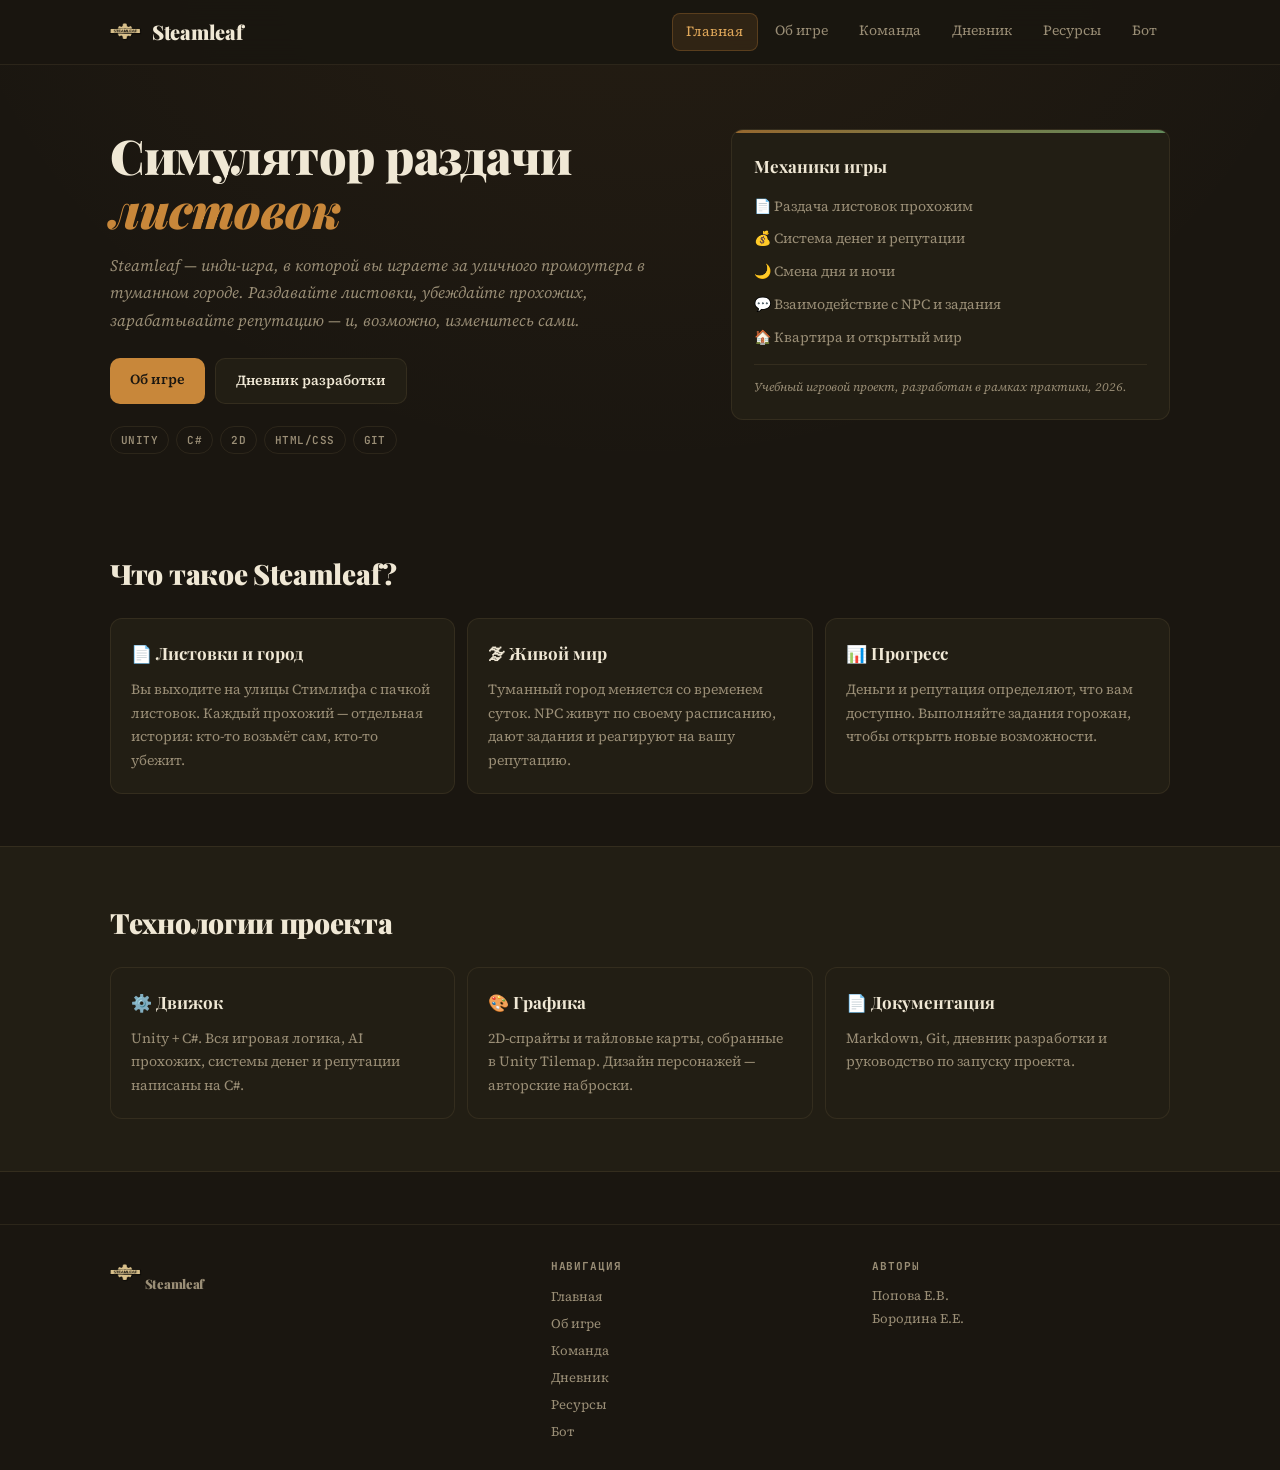
==== commit b01aade9: "Обновлены файлы сайта" ====
--- a/index.html
+++ b/index.html
@@ -20,7 +20,8 @@
       <a href="about.html">Об игре</a>
       <a href="team.html">Команда</a>
       <a href="journal.html">Дневник</a>
-      <a href="resources.html">Ресурсы</a>
+      <a href="resources.html">Ресурсы</a>
+      <a href="bot.html">Бот</a>
     </nav>
   </div>
 </header>
@@ -114,7 +115,8 @@
       <a href="about.html">Об игре</a>
       <a href="team.html">Команда</a>
       <a href="journal.html">Дневник</a>
-      <a href="resources.html">Ресурсы</a>
+      <a href="resources.html">Ресурсы</a>
+      <a href="bot.html">Бот</a>
     </div>
     <div>
       <h4>Авторы</h4>
--- a/css/style.css
+++ b/css/style.css
@@ -649,4 +649,29 @@
   .page-header h1 { font-size: 30px; }
   .post-header    { flex-direction: column; gap: 6px; }
   .resource-block { flex-direction: column; align-items: flex-start; }
-}+}
+/* ── BOT SCREENSHOTS GRID ────────────────── */
+.bot-screens {
+  display: grid;
+  grid-template-columns: repeat(3, 1fr);
+  gap: 14px;
+  margin-top: 18px;
+}
+
+.bot-screen-item {
+  display: flex;
+  flex-direction: column;
+  gap: 8px;
+}
+
+.screen-caption {
+  text-align: center;
+  font-size: 13px;
+  color: var(--muted);
+  font-style: italic;
+  margin: 0 !important;
+}
+
+@media (max-width: 850px) {
+  .bot-screens { grid-template-columns: 1fr; }
+}
